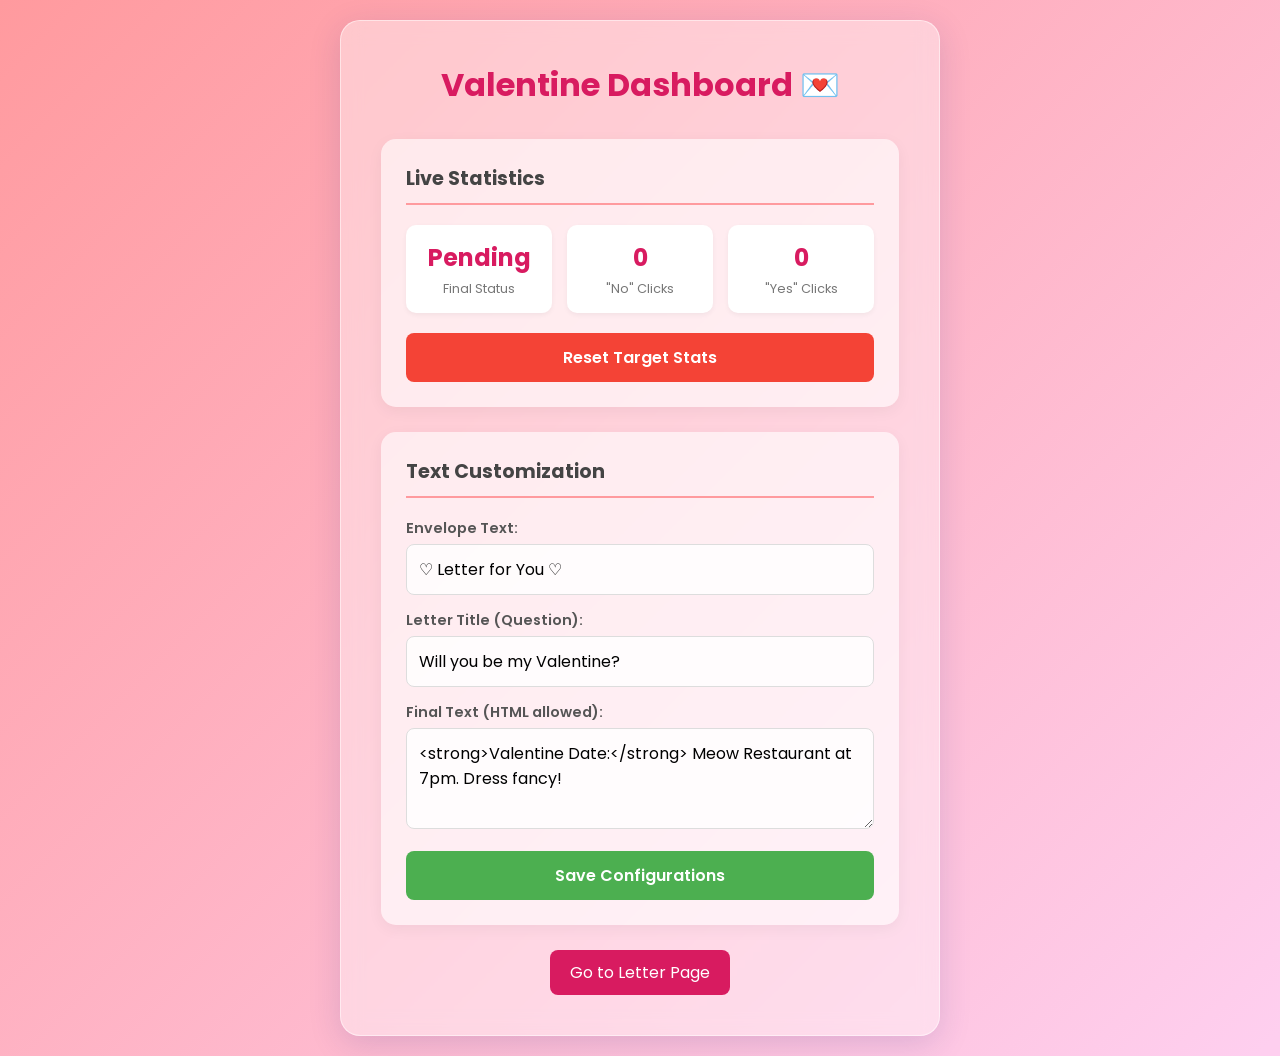
==== admin/index.html @ 3ece740d "up" ====
<!DOCTYPE html>
<html lang="en">
<head>
    <meta charset="UTF-8">
    <meta name="viewport" content="width=device-width, initial-scale=1.0">
    <title>Admin - Valentine Letter</title>
    <link rel="stylesheet" href="style.css">
    <link href="https://fonts.googleapis.com/css2?family=Poppins:wght@300;400;600&display=swap" rel="stylesheet">
</head>
<body>
    <div class="admin-container">
        <h1>Valentine Dashboard 💌</h1>
        
        <div class="card stats-card">
            <h2>Live Statistics</h2>
            <div class="stats-grid">
                <div class="stat-box">
                    <h3 id="stat-status">Pending</h3>
                    <p>Final Status</p>
                </div>
                <div class="stat-box">
                    <h3 id="stat-no">0</h3>
                    <p>"No" Clicks</p>
                </div>
                <div class="stat-box">
                    <h3 id="stat-yes">0</h3>
                    <p>"Yes" Clicks</p>
                </div>
            </div>
            <button id="reset-stats" class="btn danger-btn">Reset Target Stats</button>
        </div>

        <div class="card config-card">
            <h2>Text Customization</h2>
            <form id="config-form">
                <div class="form-group">
                    <label for="envelopeText">Envelope Text:</label>
                    <input type="text" id="envelopeText" required>
                </div>
                <div class="form-group">
                    <label for="letterTitle">Letter Title (Question):</label>
                    <input type="text" id="letterTitle" required>
                </div>
                <div class="form-group">
                    <label for="finalText">Final Text (HTML allowed):</label>
                    <textarea id="finalText" rows="3" required></textarea>
                </div>
                <button type="submit" class="btn success-btn">Save Configurations</button>
            </form>
        </div>
        
        <div class="nav-links">
            <a href="../index.html" class="link-btn">Go to Letter Page</a>
        </div>
    </div>
    
    <script src="script.js"></script>
</body>
</html>
---- admin/style.css ----
* {
    margin: 0;
    padding: 0;
    box-sizing: border-box;
    font-family: 'Poppins', sans-serif;
}

body {
    background: linear-gradient(135deg, #ff9a9e 0%, #fecfef 99%, #fecfef 100%);
    min-height: 100vh;
    display: flex;
    justify-content: center;
    align-items: center;
    padding: 20px;
    color: #333;
}

.admin-container {
    background: rgba(255, 255, 255, 0.4);
    backdrop-filter: blur(10px);
    -webkit-backdrop-filter: blur(10px);
    border-radius: 20px;
    border: 1px solid rgba(255, 255, 255, 0.5);
    padding: 40px;
    width: 100%;
    max-width: 600px;
    box-shadow: 0 8px 32px 0 rgba(31, 38, 135, 0.15);
}

h1 {
    text-align: center;
    color: #d81b60;
    margin-bottom: 30px;
}

.card {
    background: rgba(255, 255, 255, 0.6);
    border-radius: 15px;
    padding: 25px;
    margin-bottom: 25px;
    box-shadow: 0 4px 15px rgba(0, 0, 0, 0.05);
}

.card h2 {
    font-size: 1.2rem;
    color: #444;
    margin-bottom: 20px;
    border-bottom: 2px solid #ff9a9e;
    padding-bottom: 10px;
}

.stats-grid {
    display: grid;
    grid-template-columns: repeat(3, 1fr);
    gap: 15px;
    margin-bottom: 20px;
}

.stat-box {
    background: #fff;
    padding: 15px;
    border-radius: 10px;
    text-align: center;
    box-shadow: 0 2px 5px rgba(0,0,0,0.05);
}

.stat-box h3 {
    font-size: 1.5rem;
    color: #d81b60;
}

.stat-box p {
    font-size: 0.8rem;
    color: #777;
    margin-top: 5px;
}

.form-group {
    margin-bottom: 15px;
}

.form-group label {
    display: block;
    margin-bottom: 5px;
    font-size: 0.9rem;
    color: #555;
    font-weight: 600;
}

.form-group input, 
.form-group textarea {
    width: 100%;
    padding: 12px;
    border-radius: 8px;
    border: 1px solid #ddd;
    background: rgba(255, 255, 255, 0.8);
    font-size: 1rem;
    transition: all 0.3s;
}

.form-group input:focus, 
.form-group textarea:focus {
    outline: none;
    border-color: #ff9a9e;
    box-shadow: 0 0 5px rgba(255, 154, 158, 0.5);
}

.btn {
    padding: 12px 20px;
    border: none;
    border-radius: 8px;
    cursor: pointer;
    font-weight: 600;
    transition: transform 0.2s, box-shadow 0.2s;
    width: 100%;
    font-size: 1rem;
}

.btn:hover {
    transform: translateY(-2px);
    box-shadow: 0 4px 10px rgba(0,0,0,0.15);
}

.success-btn {
    background: #4caf50;
    color: white;
}

.danger-btn {
    background: #f44336;
    color: white;
}

.nav-links {
    text-align: center;
    margin-top: 20px;
}

.link-btn {
    display: inline-block;
    padding: 10px 20px;
    background: #d81b60;
    color: white;
    text-decoration: none;
    border-radius: 8px;
    transition: background 0.3s;
}

.link-btn:hover {
    background: #ad1457;
}

/* Response Status styling */
.status-accepted { color: #4caf50 !important; }
.status-rejected { color: #f44336 !important; }
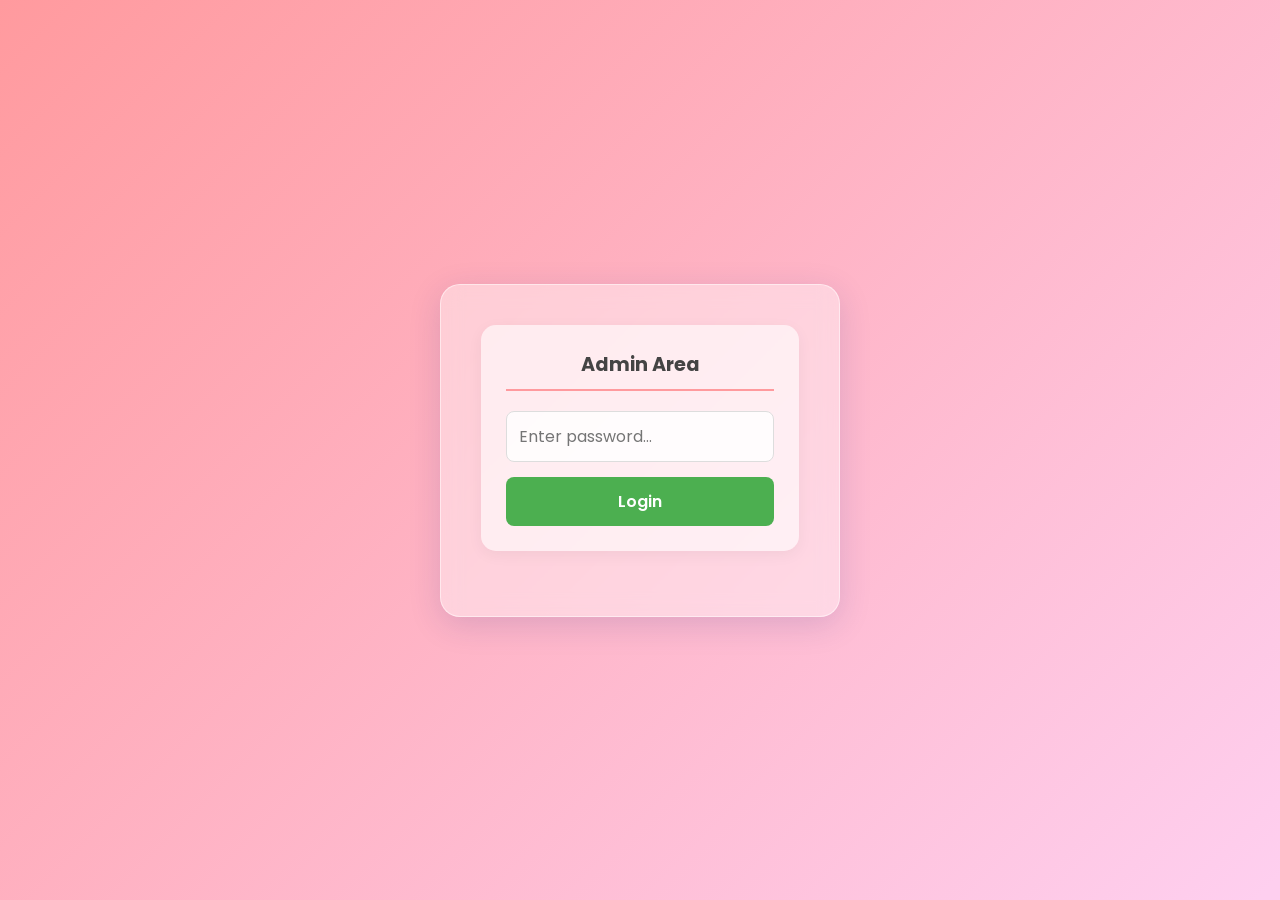
==== commit 319bf818: "Add password protection and change reject behavior" ====
--- a/admin/index.html
+++ b/admin/index.html
@@ -8,7 +8,20 @@
     <link href="https://fonts.googleapis.com/css2?family=Poppins:wght@300;400;600&display=swap" rel="stylesheet">
 </head>
 <body>
-    <div class="admin-container">
+    <!-- Login Screen -->
+    <div class="login-container" id="login-container">
+        <div class="card">
+            <h2>Admin Area</h2>
+            <div class="form-group" style="margin-top: 15px;">
+                <input type="password" id="admin-pass" placeholder="Enter password..." required>
+            </div>
+            <button id="login-btn" class="btn success-btn">Login</button>
+            <p id="login-error" style="color: #f44336; font-size: 0.9rem; margin-top: 10px; display: none;">Incorrect password!</p>
+        </div>
+    </div>
+
+    <!-- Main Dashboard -->
+    <div class="admin-container" id="admin-container" style="display: none;">
         <h1>Valentine Dashboard 💌</h1>
         
         <div class="card stats-card">
@@ -56,4 +69,4 @@
     
     <script src="script.js"></script>
 </body>
-</html>
+</html>
--- a/admin/style.css
+++ b/admin/style.css
@@ -15,7 +15,7 @@
     color: #333;
 }
 
-.admin-container {
+.admin-container, .login-container {
     background: rgba(255, 255, 255, 0.4);
     backdrop-filter: blur(10px);
     -webkit-backdrop-filter: blur(10px);
@@ -25,6 +25,11 @@
     width: 100%;
     max-width: 600px;
     box-shadow: 0 8px 32px 0 rgba(31, 38, 135, 0.15);
+}
+
+.login-container {
+    max-width: 400px;
+    text-align: center;
 }
 
 h1 {
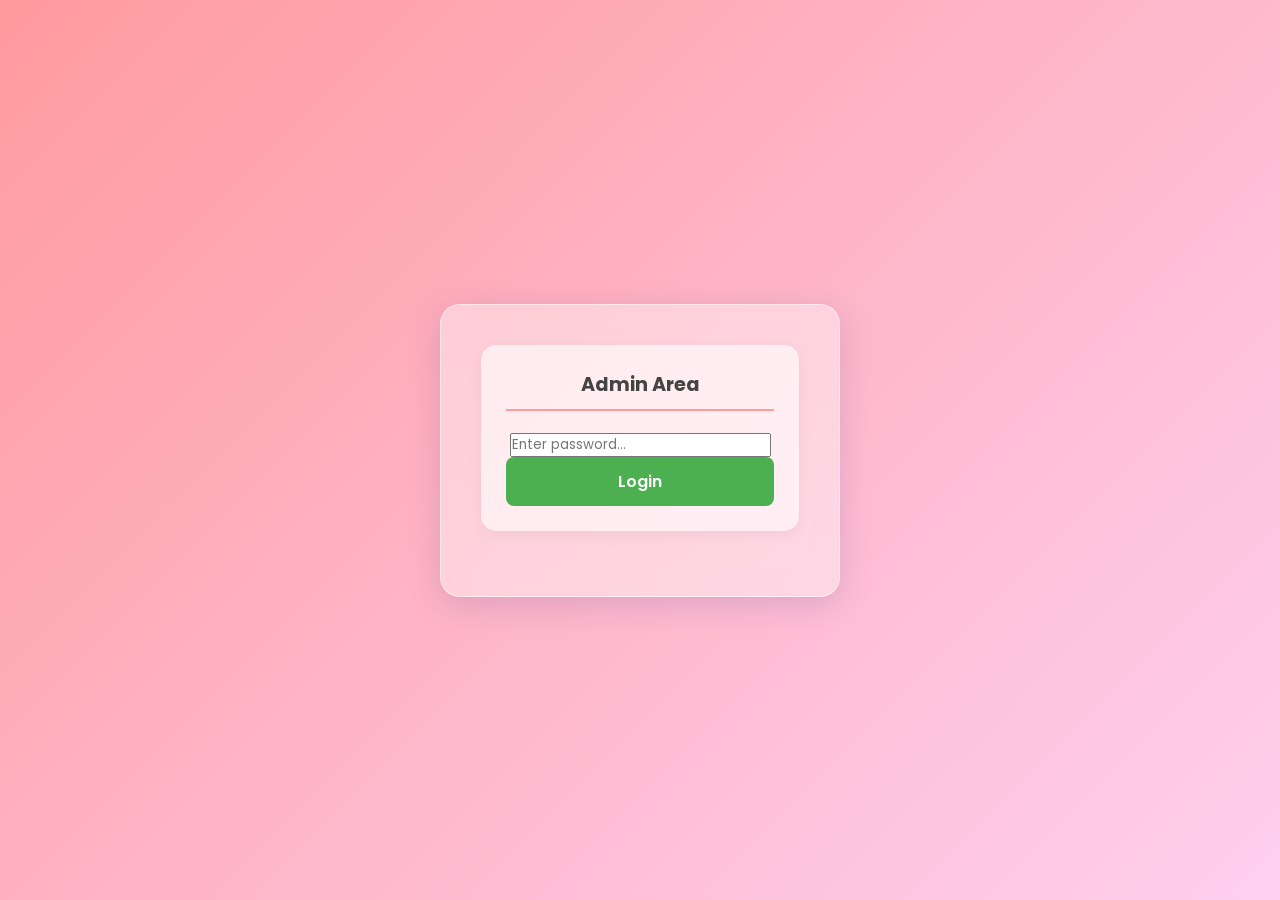
==== commit 5e454955: "up" ====
--- a/admin/index.html
+++ b/admin/index.html
@@ -25,41 +25,24 @@
         <h1>Valentine Dashboard 💌</h1>
         
         <div class="card stats-card">
-            <h2>Live Statistics</h2>
-            <div class="stats-grid">
-                <div class="stat-box">
-                    <h3 id="stat-status">Pending</h3>
-                    <p>Final Status</p>
-                </div>
-                <div class="stat-box">
-                    <h3 id="stat-no">0</h3>
-                    <p>"No" Clicks</p>
-                </div>
-                <div class="stat-box">
-                    <h3 id="stat-yes">0</h3>
-                    <p>"Yes" Clicks</p>
-                </div>
+            <h2>Click History</h2>
+            <div class="table-responsive">
+                <table class="history-table">
+                    <thead>
+                        <tr>
+                            <th>No</th>
+                            <th>Action</th>
+                            <th>Time</th>
+                        </tr>
+                    </thead>
+                    <tbody id="history-tbody">
+                        <tr><td colspan="3" style="text-align: center;">Loading history...</td></tr>
+                    </tbody>
+                </table>
             </div>
-            <button id="reset-stats" class="btn danger-btn">Reset Target Stats</button>
-        </div>
-
-        <div class="card config-card">
-            <h2>Text Customization</h2>
-            <form id="config-form">
-                <div class="form-group">
-                    <label for="envelopeText">Envelope Text:</label>
-                    <input type="text" id="envelopeText" required>
-                </div>
-                <div class="form-group">
-                    <label for="letterTitle">Letter Title (Question):</label>
-                    <input type="text" id="letterTitle" required>
-                </div>
-                <div class="form-group">
-                    <label for="finalText">Final Text (HTML allowed):</label>
-                    <textarea id="finalText" rows="3" required></textarea>
-                </div>
-                <button type="submit" class="btn success-btn">Save Configurations</button>
-            </form>
+            <div style="text-align: right; margin-top: 15px;">
+                <button id="reset-stats" class="btn danger-btn" style="width: auto;">Clear History</button>
+            </div>
         </div>
         
         <div class="nav-links">
--- a/admin/style.css
+++ b/admin/style.css
@@ -54,60 +54,67 @@
     padding-bottom: 10px;
 }
 
-.stats-grid {
-    display: grid;
-    grid-template-columns: repeat(3, 1fr);
-    gap: 15px;
-    margin-bottom: 20px;
-}
-
-.stat-box {
+/* Table Styles */
+.table-responsive {
+    overflow-x: auto;
+    -webkit-overflow-scrolling: touch;
+    border-radius: 10px;
     background: #fff;
-    padding: 15px;
-    border-radius: 10px;
-    text-align: center;
     box-shadow: 0 2px 5px rgba(0,0,0,0.05);
 }
 
-.stat-box h3 {
-    font-size: 1.5rem;
-    color: #d81b60;
+.history-table {
+    width: 100%;
+    border-collapse: collapse;
+    min-width: 400px;
 }
 
-.stat-box p {
-    font-size: 0.8rem;
-    color: #777;
-    margin-top: 5px;
+.history-table th, 
+.history-table td {
+    padding: 12px 15px;
+    text-align: left;
+    border-bottom: 1px solid #eee;
 }
 
-.form-group {
-    margin-bottom: 15px;
+.history-table th {
+    background-color: #ffe6e8;
+    color: #d81b60;
+    font-weight: 600;
+    font-size: 0.95rem;
 }
 
-.form-group label {
-    display: block;
-    margin-bottom: 5px;
+.history-table td {
+    color: #555;
     font-size: 0.9rem;
-    color: #555;
-    font-weight: 600;
 }
 
-.form-group input, 
-.form-group textarea {
-    width: 100%;
-    padding: 12px;
-    border-radius: 8px;
-    border: 1px solid #ddd;
-    background: rgba(255, 255, 255, 0.8);
-    font-size: 1rem;
-    transition: all 0.3s;
+.history-table tr:last-child td {
+    border-bottom: none;
 }
 
-.form-group input:focus, 
-.form-group textarea:focus {
-    outline: none;
-    border-color: #ff9a9e;
-    box-shadow: 0 0 5px rgba(255, 154, 158, 0.5);
+.history-table tr:hover {
+    background-color: #fffafb;
+}
+
+/* Badges for Action */
+.badge {
+    padding: 5px 10px;
+    border-radius: 20px;
+    font-size: 0.8rem;
+    font-weight: 600;
+    display: inline-block;
+}
+
+.badge-yes {
+    background-color: #e8f5e9;
+    color: #2e7d32;
+    border: 1px solid #c8e6c9;
+}
+
+.badge-no {
+    background-color: #ffebee;
+    color: #c62828;
+    border: 1px solid #ffcdd2;
 }
 
 .btn {
